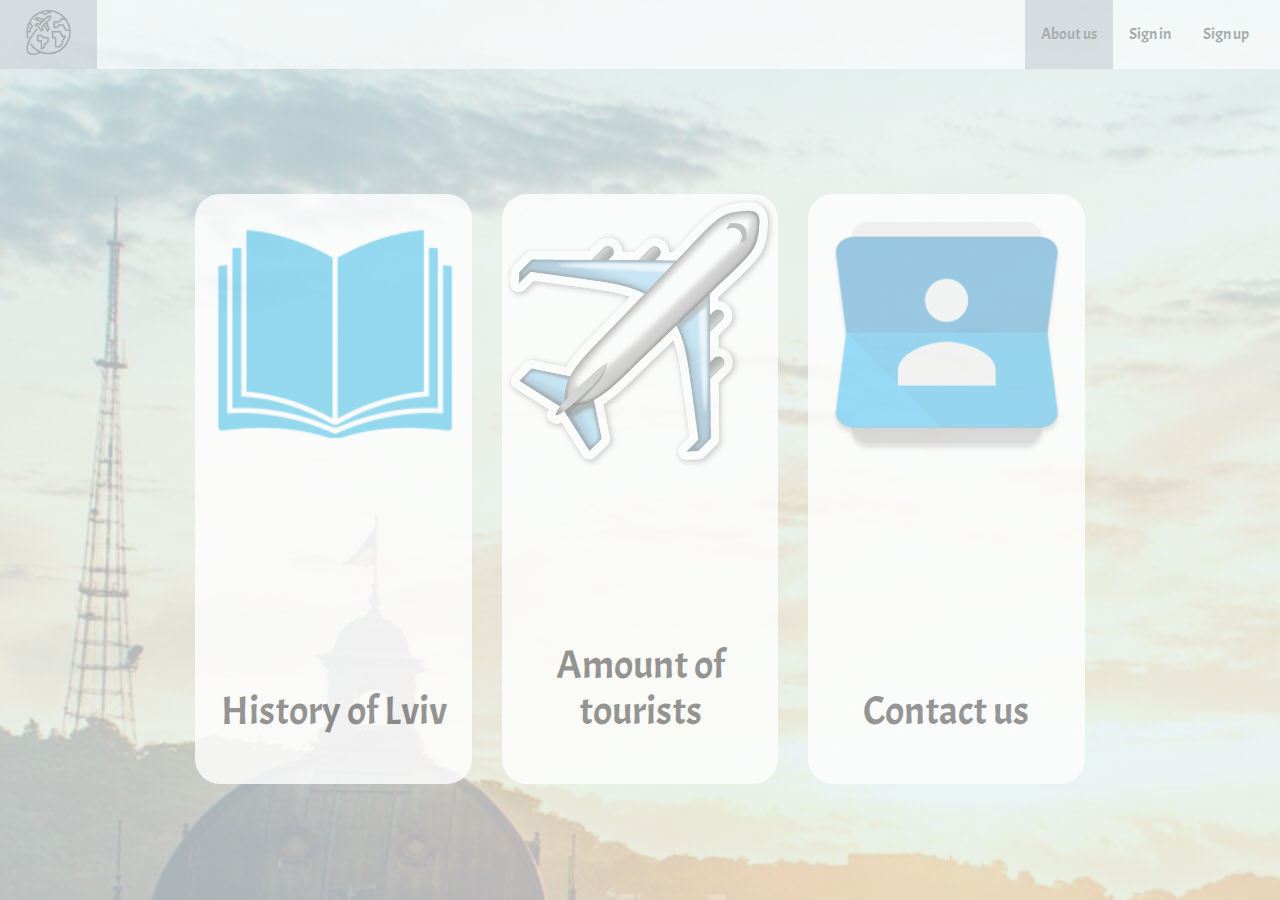
==== about.html @ 631021cb "Adpatived for phones main page" ====
<!DOCTYPE html>
<html lang="en">
<head>
    <meta charset="UTF-8">
    <meta name="viewport" content="width=device-width, initial-scale=1.0">
    <meta http-equiv="X-UA-Compatible" content="ie=edge">
    <title>Document</title>
    <link rel="stylesheet" href="https://fonts.googleapis.com/css?family=Roboto+Condensed:300i,400&display=swap" rel="stylesheet">
    <link href="https://fonts.googleapis.com/css?family=Acme|Molengo&display=swap" rel="stylesheet">
    <link rel="stylesheet" href="normalize.css">
    <link rel="stylesheet" href="css/normalize.css">
    <link rel="stylesheet" href="css/style.css">
</head>
<body class="about">


        <div class="color-overlay">

        <div class="color-overlay">
            <video class="video-container" playsinline autoplay muted loop poster="img/background.jpg">
                <source src="video/video.mp4" type="video/mp4">
        </div>

    <header class="header">
        <ul class="navbar">
            <li class="navbarLi"><a href="index.html">
                <img class="logo" src="img/around.png" alt="logo">
            </a></li>
            <div class="nav-cng">
                <li class="navbarLi"><a href="#" id="crt">About us</a></li>
                <li class="navbarLi"><a href="login.html">Sign in</a></li>
                <li class="navbarLi"><a href="registration.html">Sign up</a></li>
            </div>
        </ul>
    </header>

    <main class="main_section">
        <div class="history">
            <span class="inform">
                Lorem ipsum dolor sit amet consectetur, adipisicing elit. Enim sint culpa iste unde blanditiis. Dignissimos reiciendis, perspiciatis nulla sequi libero necessitatibus fuga nisi quo magnam, incidunt, minus a iure velit.
            </span>
           History of Lviv
        </div>
        <div class="tourists">
            <span class="inform">
                    Lorem ipsum dolor sit amet consectetur, adipisicing elit. Enim sint culpa iste unde blanditiis. Dignissimos reiciendis, perspiciatis nulla sequi libero necessitatibus fuga nisi quo magnam, incidunt, minus a iure velit.
            </span>
            Amount of tourists
        </div>
        <div class="contacts">
            <span class="inform">
                    Lorem ipsum dolor sit amet consectetur, adipisicing elit. Enim sint culpa iste unde blanditiis. Dignissimos reiciendis, perspiciatis nulla sequi libero necessitatibus fuga nisi quo magnam, incidunt, minus a iure velit.
            </span>
            Contact us
        </div>
    </main>
</body>
</html>
---- css/style.css ----
.index,
.about,
.rst {
  font-family: 'Acme', sans-serif;
  background-repeat: no-repeat;
  width: 100%;
  height: 100vh;
  overflow: hidden;
}
.rst {
  background-image: url(../img/rst-background.jpg);
  background-size: cover;
}
.choise {
  width: 100%;
  height: 100vh;
  display: flex;
  flex-direction: column;
  align-items: center;
  justify-content: center;
  line-height: 2;
  letter-spacing: 4px;
}
.textBudget {
  color: black;
  font-size: 50px;
}
.input_budget {
  border-radius: 8px;
  padding: 10px;
}
.textAct {
  color: black;
  font-size: 80px;
}
.icons {
  display: flex;
  flex-direction: row;
  justify-content: center;
}
.input {
  opacity: 0.6;
  font-size: 30px;
}
.btn {
  border-radius: 8px;
  padding: 10px;
}
.btn:hover {
  background-color: #9da6b5;
  cursor: pointer;
  opacity: 1;
}
img {
  height: 80px;
}
.images {
  height: 80px;
  background-color: white;
  opacity: 0.5;
  border: 4px solid black;
  border-radius: 50%;
  padding: 40px;
  margin: 40px;
}
.images:hover {
  background-color: #9da6b5;
  cursor: pointer;
  box-shadow: 5px 3px 4px 2px black;
}
.navbar {
  list-style-type: none;
  margin: 0;
  padding: 0;
  overflow: hidden;
  background-color: white;
  opacity: 0.6;
  z-index: 1;
}
.navbar .navbarLi {
  float: left;
}
.navbar ul {
  list-style-type: none;
  margin: 0;
  padding: 0;
  overflow: hidden;
  background-color: white;
  opacity: 0.6;
}
.navbarLi {
  float: left;
}
.navbarLi a {
  color: black;
  text-align: center;
  padding: 29px 16px;
  text-decoration: none;
}
.nav-cng {
  display: flex;
  justify-content: flex-end;
  text-align: center;
  align-items: center;
  padding-right: 15px;
  margin-top: 25px;
}
.navbarLi a:hover {
  background-color: #9da6b5;
  cursor: pointer;
}
.nav-cng .navbarLi a:hover {
  height: 100%;
  cursor: pointer;
  background-color: #9da6b5;
  z-index: 1;
}
.logo {
  width: 45px;
  height: 45px;
  margin: 10px;
}
.nav-cng {
  display: flex;
  justify-content: flex-end;
  text-align: center;
  align-items: center;
  padding-right: 15px;
  margin-top: 25px;
}
.navbarLi:hover {
  cursor: pointer;
  background-color: #9da6b5;
}
.rgt {
  position: relative;
  display: flex;
  flex-direction: column;
  align-items: flex-start;
  justify-content: flex-start;
  overflow: hidden;
}
.rgt-form {
  padding-left: 400px;
}
.rgt-form ::placeholder {
  color: black;
  opacity: 0.8;
}
.rgt .text {
  padding-left: 300px;
  font-size: 70px;
  font-family: 'Acme', sans-serif;
  color: black;
  margin-bottom: 10px;
}
.input-rgt {
  opacity: 0.8;
  font-size: 20px;
}
#crt {
  background-color: #9da6b5;
}
.input-rgt input {
  padding-left: 15px;
  margin-top: 10px;
  height: 30px;
  width: 400px;
  border-radius: 8px;
}
#btn {
  margin-left: 220px;
  border-radius: 12px;
  width: 200px;
  height: 30px;
}
#btn:hover {
  cursor: pointer;
  background-color: #9da6b5;
}
.video-container {
  position: absolute;
  top: 0;
  left: 0;
  right: 0;
}
.color-overlay {
  position: fixed;
  top: 0;
  left: 0;
  right: 0;
  background-color: lightblue;
  width: 100%;
  height: 100vh;
  opacity: 0.5;
}
.main_section {
  display: flex;
  justify-content: center;
  align-items: center;
  min-width: 80%;
  max-width: 80%;
  margin: 0 auto;
  height: 100%;
  margin-top: -30px;
}
.history,
.tourists,
.contacts {
  width: 27%;
  height: 60%;
  display: flex;
  flex-direction: column;
  align-items: center;
  justify-content: flex-end;
  text-align: center;
  padding-bottom: 50px;
  font-size: 40px;
  background-color: white;
  opacity: 0.8;
  background-size: contain;
  border-radius: 25px;
  margin: 15px;
  transition: 0;
  -moz-transition: all 1s ease-out;
  -o-transition: all 1s ease-out;
  -webkit-transition: all 1s ease-out;
}
.history {
  background-image: url(../img/history.png);
  background-repeat: no-repeat;
  overflow: hidden;
}
.tourists {
  background-image: url(../img/plane.png);
  background-repeat: no-repeat;
  overflow: hidden;
}
.contacts {
  background-image: url(../img/contacts.png);
  background-repeat: no-repeat;
  overflow: hidden;
}
.history:hover,
.tourists:hover,
.contacts:hover {
  transform: 0;
  -webkit-transform: scale(1.1);
  -moz-transform: scale(1.1);
  -o-transform: scale(1.1);
  height: 600px;
}
.inform {
  padding: 20px;
  font-size: 20px;
  visibility: hidden;
}
.history:hover .inform,
.tourists:hover .inform,
.contacts:hover .inform {
  visibility: visible;
}
.basket {
  font-size: 40px;
  display: flex;
  flex-direction: column;
  align-items: center;
  justify-content: center;
  margin-top: 30px;
  padding: 30px;
  border: 1px solid black;
  border-radius: 20px;
  opacity: 0.6;
  background-color: white;
  width: 50%;
  margin-left: 20%;
}
.user_choise {
  list-style-type: none;
  display: flex;
  flex-direction: column;
  padding: 0;
}
@media only screen and (max-width: 500px) {
  .navbar {
    display: block;
  }
  .nav-cng {
    display: none;
  }
}
@media only screen and (max-width: 740px) {
  .textAct {
    justify-content: center;
    text-align: center;
  }
  .textBudget {
    text-align: center;
  }
}
@media only screen and (max-width: 700px) {
  a.images {
    margin: 20px;
    padding: 35px;
  }
  .choice {
    line-height: 1.5;
  }
}
@media only screen and (max-width: 570px) {
  a.images {
    margin: 15px;
    padding: 15px;
  }
}
@media only screen and (max-width: 450px) {
  .bdg-ipt {
    text-align: center;
  }
  .icons {
    flex-direction: column;
  }
  .textAct {
    line-height: 1.2;
    font-size: 60px;
  }
  .index {
    overflow-y: scroll;
  }
  .textBudget {
    margin-bottom: 50px;
    line-height: 1.3;
    font-size: 40px;
    margin-top: 10px;
  }
  .input {
    font-size: 25px;
  }
  .input_budget {
    margin-bottom: 10px;
  }
}
@media only screen and (max-width: 850px) {
  .rgt .text {
    padding-left: 50px;
  }
  .rgt .rgt-form {
    padding-left: 50px;
  }
}
@media only screen and (max-width: 480px) {
  .input-rgt input {
    width: 300px;
  }
  #btn {
    width: 100px;
  }
}
@media only screen and (max-width: 400px) {
  .text {
    margin-top: 100px;
    font-size: 20px;
  }
  .input-rgt input {
    width: 220px;
    font-size: 18px;
    margin-bottom: 15px;
  }
  #btn {
    margin-left: 140px;
  }
  .textBudget {
    font-size: 35px;
  }
  .textAct {
    font-size: 30px;
  }
}
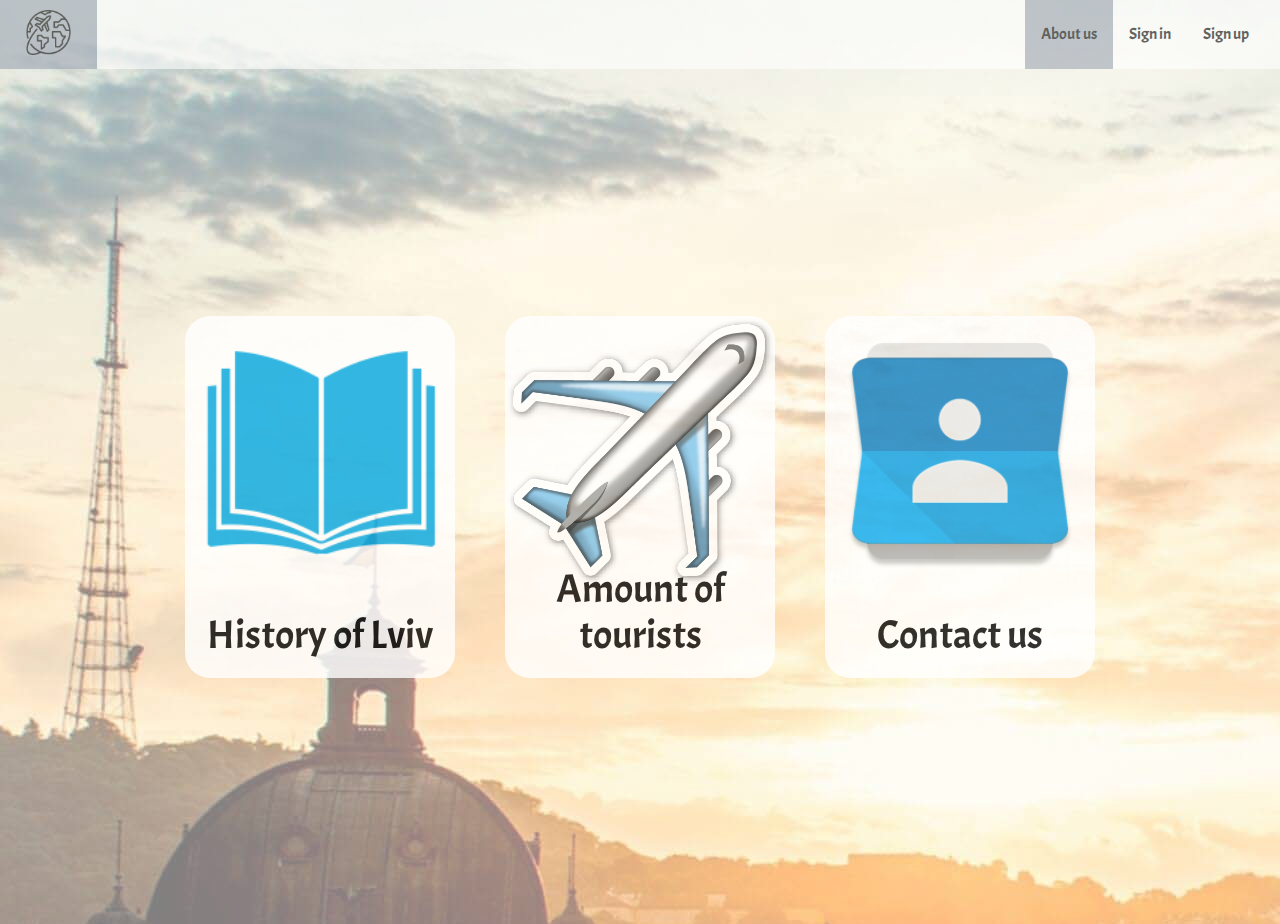
==== commit 7b6e8cb9: "Fixed issues" ====
--- a/about.html
+++ b/about.html
@@ -14,11 +14,12 @@
 <body class="about">
 
 
-        <div class="color-overlay">
+
 
         <div class="color-overlay">
             <video class="video-container" playsinline autoplay muted loop poster="img/background.jpg">
                 <source src="video/video.mp4" type="video/mp4">
+                <source src="video/video.webm" type="video/webm">
         </div>
 
     <header class="header">
@@ -39,19 +40,19 @@
             <span class="inform">
                 Lorem ipsum dolor sit amet consectetur, adipisicing elit. Enim sint culpa iste unde blanditiis. Dignissimos reiciendis, perspiciatis nulla sequi libero necessitatibus fuga nisi quo magnam, incidunt, minus a iure velit.
             </span>
-           History of Lviv
+           <span class="titleInform">History of Lviv</span>
         </div>
         <div class="tourists">
             <span class="inform">
                     Lorem ipsum dolor sit amet consectetur, adipisicing elit. Enim sint culpa iste unde blanditiis. Dignissimos reiciendis, perspiciatis nulla sequi libero necessitatibus fuga nisi quo magnam, incidunt, minus a iure velit.
             </span>
-            Amount of tourists
+            <span class="titleInform">Amount of tourists</span>
         </div>
         <div class="contacts">
             <span class="inform">
                     Lorem ipsum dolor sit amet consectetur, adipisicing elit. Enim sint culpa iste unde blanditiis. Dignissimos reiciendis, perspiciatis nulla sequi libero necessitatibus fuga nisi quo magnam, incidunt, minus a iure velit.
             </span>
-            Contact us
+            <span class="titleInform">Contact us</span>
         </div>
     </main>
 </body>
--- a/css/style.css
+++ b/css/style.css
@@ -1,25 +1,31 @@
 .index,
 .about,
-.rst {
+.rst,
+.mainContent {
   font-family: 'Acme', sans-serif;
   background-repeat: no-repeat;
   width: 100%;
   height: 100vh;
   overflow: hidden;
 }
+.mainContent {
+  background-color: #f3f3f3;
+  background-size: cover;
+  background-attachment: fixed;
+}
 .rst {
   background-image: url(../img/rst-background.jpg);
   background-size: cover;
 }
-.choise {
+.choice {
   width: 100%;
-  height: 100vh;
   display: flex;
   flex-direction: column;
   align-items: center;
   justify-content: center;
   line-height: 2;
   letter-spacing: 4px;
+  margin-top: 100px;
 }
 .textBudget {
   color: black;
@@ -42,17 +48,24 @@
   opacity: 0.6;
   font-size: 30px;
 }
-.btn {
+.btn,
+.filter-button {
   border-radius: 8px;
   padding: 10px;
 }
-.btn:hover {
+.btn:hover,
+.filter-button:hover {
   background-color: #9da6b5;
   cursor: pointer;
   opacity: 1;
 }
-img {
-  height: 80px;
+.filter-button {
+  margin: 0 auto;
+  width: 150px;
+  padding: 8px;
+  text-align: center;
+  opacity: 0.7;
+  background-color: #d8d8da;
 }
 .images {
   height: 80px;
@@ -63,6 +76,9 @@
   padding: 40px;
   margin: 40px;
 }
+.images img {
+  height: 80px;
+}
 .images:hover {
   background-color: #9da6b5;
   cursor: pointer;
@@ -147,7 +163,7 @@
   color: black;
   opacity: 0.8;
 }
-.rgt .text {
+.rgt .createText {
   padding-left: 300px;
   font-size: 70px;
   font-family: 'Acme', sans-serif;
@@ -198,29 +214,27 @@
   display: flex;
   justify-content: center;
   align-items: center;
-  min-width: 80%;
-  max-width: 80%;
   margin: 0 auto;
-  height: 100%;
-  margin-top: -30px;
+  height: 95%;
+  width: 75%;
 }
 .history,
 .tourists,
 .contacts {
-  width: 27%;
-  height: 60%;
+  width: 20%;
+  height: 55%;
   display: flex;
   flex-direction: column;
   align-items: center;
   justify-content: flex-end;
   text-align: center;
-  padding-bottom: 50px;
+  padding-bottom: 20px;
   font-size: 40px;
   background-color: white;
   opacity: 0.8;
   background-size: contain;
   border-radius: 25px;
-  margin: 15px;
+  margin: 25px;
   transition: 0;
   -moz-transition: all 1s ease-out;
   -o-transition: all 1s ease-out;
@@ -248,12 +262,12 @@
   -webkit-transform: scale(1.1);
   -moz-transform: scale(1.1);
   -o-transform: scale(1.1);
-  height: 600px;
+  height: 550px;
 }
 .inform {
-  padding: 20px;
+  padding: 5px;
   font-size: 20px;
-  visibility: hidden;
+  visibility: collapse;
 }
 .history:hover .inform,
 .tourists:hover .inform,
@@ -275,18 +289,114 @@
   width: 50%;
   margin-left: 20%;
 }
-.user_choise {
+.user_choice {
   list-style-type: none;
   display: flex;
   flex-direction: column;
   padding: 0;
 }
-@media only screen and (max-width: 500px) {
+@media screen and (max-width: 1650px) {
+  .history,
+  .tourists,
+  .contacts {
+    width: 30%;
+    height: 47%;
+    padding-left: 10px;
+    padding-right: 10px;
+  }
+  .inform {
+    padding: 5px;
+  }
+}
+@media screen and (max-width: 1300px) {
+  .history,
+  .tourists,
+  .contacts {
+    height: 40%;
+  }
+}
+@media screen and (max-width: 1000px) {
+  .main_section {
+    flex-direction: column;
+  }
+  .history,
+  .tourists,
+  .contacts {
+    width: 20%;
+    flex-direction: row;
+    height: 15%;
+    padding: 30px;
+    padding-left: 170px;
+    background-size: 150px 150px;
+    background-position: left;
+    font-size: 25px;
+  }
+  .history:hover,
+  .tourists:hover,
+  .contacts:hover {
+    height: 20%;
+    width: 80%;
+    margin: 80px;
+    background-size: 90px 90px;
+    background-position: top left;
+    font-size: 30px;
+    padding-top: 40px;
+    padding-left: 20px;
+    padding-right: 10px;
+  }
+  .history:hover {
+    margin-top: 80px;
+    margin-bottom: 30px;
+  }
+  .contacts:hover {
+    margin-top: 30px;
+    margin-bottom: 80px;
+  }
+  .tourists:hover {
+    margin-top: 30px;
+    margin-bottom: 30px;
+  }
+  .inform {
+    height: 150px;
+    padding: 30px;
+    overflow: scroll;
+    overflow-x: hidden;
+  }
+}
+@media screen and (max-width: 500px) {
   .navbar {
     display: block;
   }
   .nav-cng {
     display: none;
+  }
+  .history,
+  .tourists,
+  .contacts {
+    width: 10%;
+    font-size: 20px;
+    background-size: 100px 100px;
+    height: 10%;
+    margin: 5px;
+  }
+  .history:hover,
+  .tourists:hover,
+  .contacts:hover {
+    padding-left: 5px;
+    padding-right: 0;
+    width: 90%;
+    height: 40%;
+    background-size: 0;
+  }
+  .history:hover .titleInform,
+  .tourists:hover .titleInform,
+  .contacts:hover .titleInform {
+    display: none;
+  }
+  .inform {
+    margin-top: 50px;
+    margin-bottom: 50px;
+    font-size: 15px;
   }
 }
 @media only screen and (max-width: 740px) {
@@ -302,9 +412,6 @@
   a.images {
     margin: 20px;
     padding: 35px;
-  }
-  .choice {
-    line-height: 1.5;
   }
 }
 @media only screen and (max-width: 570px) {
@@ -341,7 +448,7 @@
   }
 }
 @media only screen and (max-width: 850px) {
-  .rgt .text {
+  .rgt .createText {
     padding-left: 50px;
   }
   .rgt .rgt-form {
@@ -356,8 +463,8 @@
     width: 100px;
   }
 }
-@media only screen and (max-width: 400px) {
-  .text {
+@media screen and (max-width: 400px) {
+  .rgt .createText {
     margin-top: 100px;
     font-size: 20px;
   }
@@ -370,9 +477,270 @@
     margin-left: 140px;
   }
   .textBudget {
-    font-size: 35px;
+    font-size: 30px;
   }
   .textAct {
     font-size: 30px;
   }
-}
+  .choice {
+    margin-top: 40px;
+  }
+  .input_budget {
+    padding: 4px;
+    width: 220px;
+  }
+}
+main {
+  display: flex;
+  justify-content: center;
+}
+footer {
+  background-color: black;
+  color: white;
+  padding: 30px;
+  text-align: center;
+}
+.img-hotel {
+  width: 100%;
+}
+.wave-block {
+  display: flex;
+  justify-content: space-between;
+  margin: 10px;
+}
+.preferences {
+  display: flex;
+  align-self: flex-start;
+  margin-right: 10px;
+  box-shadow: 10px 10px 7px -8px #8f8f8f;
+  border-radius: 15px;
+  background-color: white;
+}
+.hotel-container {
+  display: flex;
+  flex-direction: column;
+  box-shadow: 10px 10px 7px -8px #8f8f8f;
+  border-radius: 12px;
+  background-color: white;
+  padding: 10px;
+}
+.hotel-container:nth-child(2) {
+  margin-bottom: 20px;
+  margin-top: 20px;
+}
+.rating {
+  align-self: flex-end;
+  font-size: 1.2em;
+}
+.hotel {
+  display: flex;
+}
+fieldset {
+  border: 0 none;
+}
+form {
+  display: flex;
+  flex-direction: column;
+  justify-content: space-between;
+  width: 100%;
+}
+.check-item {
+  display: flex;
+  justify-content: space-between;
+  margin: 10px;
+  user-select: none;
+}
+fieldset {
+  display: block;
+}
+.choose-pref {
+  margin: 0 auto 10px auto;
+  font-size: 1.2rem;
+  text-align: center;
+}
+.form-container {
+  padding: 20px;
+  display: flex;
+  flex-direction: column;
+}
+.filter-button:active {
+  outline: none !important;
+  border-top-width: 2px;
+  border-right-width: 2px;
+  border-bottom-width: 1px;
+}
+.filter-button:hover {
+  box-shadow: inset 0 0 100px 100px rgba(255, 255, 255, 0.1);
+}
+.filter-button:focus {
+  outline: none;
+}
+.form-preferences {
+  display: flex;
+  width: 100%;
+}
+label,
+[type="checkbox"] {
+  cursor: pointer;
+}
+.rating-star {
+  display: none;
+}
+.rating-star:checked + i {
+  color: yellow;
+}
+.rating-star:checked + i {
+  color: yellow;
+}
+i.fa-star:hover {
+  color: yellow;
+}
+.fa-wifi,
+.fa-map-marker {
+  color: #2929f8;
+}
+.fa-check-circle {
+  color: #28a745;
+}
+.nav-container {
+  display: none;
+}
+.container-img {
+  align-self: center;
+  width: 95%;
+  height: 100%;
+}
+.additional-information {
+  opacity: 0;
+  margin: 0;
+  color: white;
+  display: flex;
+  justify-content: center;
+  align-items: center;
+}
+.additional-information p {
+  padding: 30px;
+  line-height: 1.3em;
+  text-align: center;
+}
+.container-img {
+  background-size: 100% 100%;
+  background-repeat: no-repeat;
+  background-position: center;
+  height: 250px;
+}
+.container-img-hotels {
+  background-image: url(../img/double2-slide.jpg);
+}
+.container-img-restaurants {
+  background-image: url(../img/rest1.jpg);
+}
+.container-img:hover > .additional-information {
+  opacity: 1;
+  transition: opacity 0.5s linear;
+  height: 100%;
+  background-color: black;
+  opacity: 0.7;
+}
+.container-img-rest-one {
+  background-image: url(../img/cinema.jpg);
+}
+.container-img-rest-two {
+  background-image: url(../img/LvivOperaTheater-2b.jpg);
+}
+.container-img-rest-three {
+  background-image: url(../img/stadion.jpg);
+}
+.description {
+  display: flex;
+  flex-direction: column;
+  padding-left: 15px;
+  width: 100%;
+}
+.name-hotel {
+  align-self: center;
+}
+.servises {
+  display: flex;
+  justify-content: space-between;
+  padding: 5px;
+}
+@media screen and (max-width: 783px) {
+  .hotel {
+    display: flex;
+    flex-direction: column;
+  }
+  .container-img {
+    margin: 0 auto;
+    width: 100%;
+  }
+  .img-hotel {
+    width: 100%;
+    height: auto;
+  }
+  .rating {
+    margin-bottom: 10px;
+  }
+  .description {
+    padding: 0;
+  }
+}
+@media screen and (max-width: 600px) {
+  .nav-container {
+    display: block;
+    padding-bottom: 20px;
+  }
+  .preferences {
+    display: none;
+  }
+  .hamburger {
+    display: none;
+    z-index: 2;
+  }
+  .nav-icon {
+    margin: 1em;
+    width: 35px;
+  }
+  .nav-icon:after,
+  .nav-icon:before,
+  .nav-icon div {
+    background-color: #fff;
+    border-radius: 3px;
+    content: '';
+    display: block;
+    height: 3px;
+    margin: 4px 0;
+    transition: all 0.2s ease-in-out;
+  }
+  .hamburger:checked + .nav-icon:before {
+    transform: translateY(7px) rotate(135deg);
+  }
+  .hamburger:checked + .nav-icon::after {
+    transform: translateY(-7px) rotate(-135deg);
+  }
+  .hamburger:checked + .nav-icon div {
+    transform: scale(0);
+  }
+  .nav-container {
+    position: fixed;
+    width: 100%;
+    top: 0;
+    background-color: black;
+  }
+  .small-screen {
+    display: block;
+    width: 80%;
+    margin: 0 auto;
+  }
+  .preferences.small-screen {
+    min-width: auto;
+  }
+  .main-container {
+    margin-top: 420px;
+  }
+}
+@media screen and (max-width: 977px) {
+  .preferences {
+    min-width: 230px;
+  }
+}
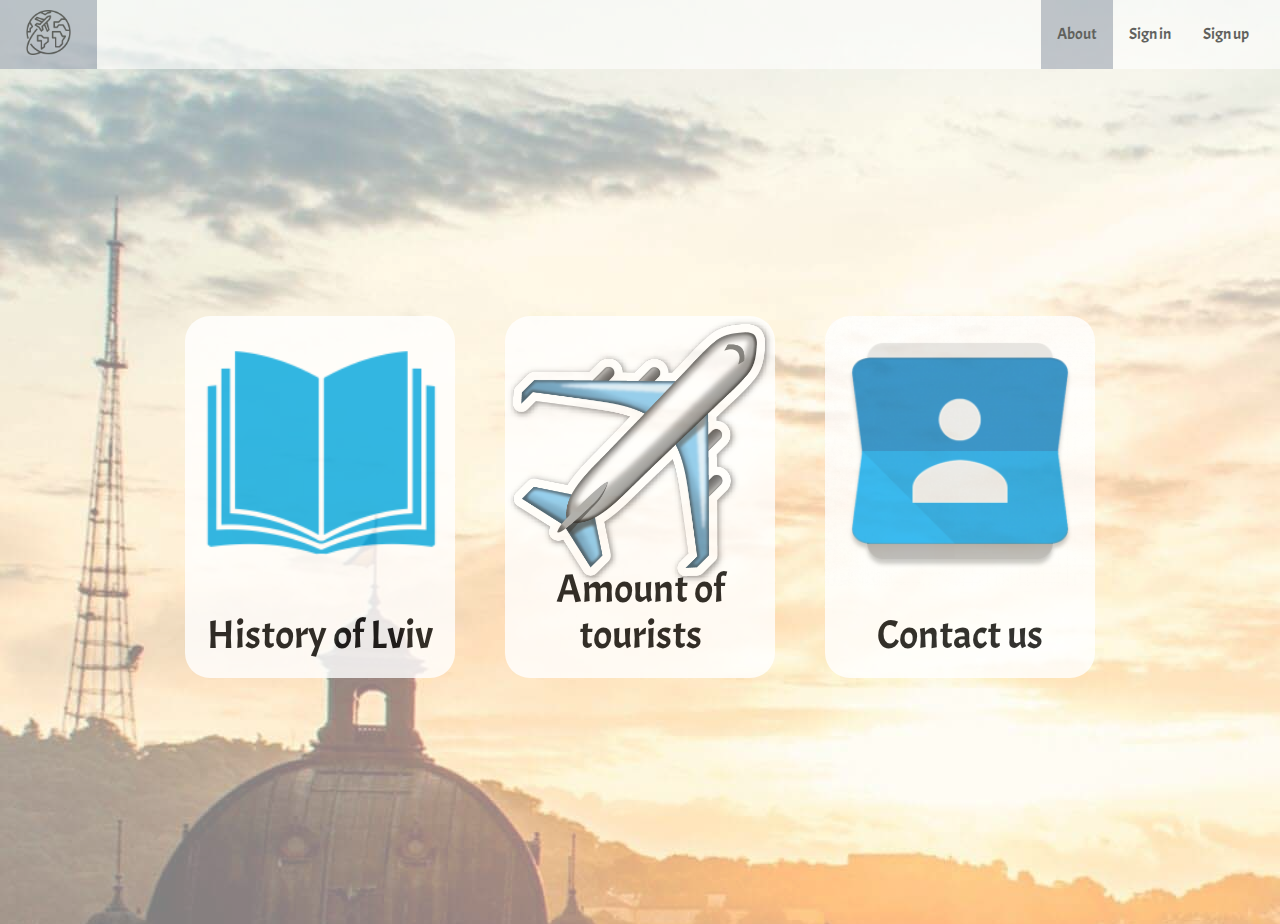
==== commit 16d01cb0: "added titles" ====
--- a/about.html
+++ b/about.html
@@ -4,7 +4,7 @@
     <meta charset="UTF-8">
     <meta name="viewport" content="width=device-width, initial-scale=1.0">
     <meta http-equiv="X-UA-Compatible" content="ie=edge">
-    <title>Document</title>
+    <title>About</title>
     <link rel="stylesheet" href="https://fonts.googleapis.com/css?family=Roboto+Condensed:300i,400&display=swap" rel="stylesheet">
     <link href="https://fonts.googleapis.com/css?family=Acme|Molengo&display=swap" rel="stylesheet">
     <link rel="stylesheet" href="normalize.css">
@@ -12,8 +12,6 @@
     <link rel="stylesheet" href="css/style.css">
 </head>
 <body class="about">
-
-
 
 
         <div class="color-overlay">
@@ -28,7 +26,7 @@
                 <img class="logo" src="img/around.png" alt="logo">
             </a></li>
             <div class="nav-cng">
-                <li class="navbarLi"><a href="#" id="crt">About us</a></li>
+                <li class="navbarLi"><a href="#" id="crt">About</a></li>
                 <li class="navbarLi"><a href="login.html">Sign in</a></li>
                 <li class="navbarLi"><a href="registration.html">Sign up</a></li>
             </div>
--- a/css/style.css
+++ b/css/style.css
@@ -12,12 +12,13 @@
   background-color: #f3f3f3;
   background-size: cover;
   background-attachment: fixed;
+  overflow: scroll;
 }
 .rst {
   background-image: url(../img/rst-background.jpg);
   background-size: cover;
 }
-.choice {
+.choise {
   width: 100%;
   display: flex;
   flex-direction: column;
@@ -289,7 +290,7 @@
   width: 50%;
   margin-left: 20%;
 }
-.user_choice {
+.user_choise {
   list-style-type: none;
   display: flex;
   flex-direction: column;
@@ -413,6 +414,9 @@
     margin: 20px;
     padding: 35px;
   }
+  .choice {
+    line-height: 1.5;
+  }
 }
 @media only screen and (max-width: 570px) {
   a.images {
@@ -466,7 +470,7 @@
 @media screen and (max-width: 400px) {
   .rgt .createText {
     margin-top: 100px;
-    font-size: 20px;
+    font-size: 50px;
   }
   .input-rgt input {
     width: 220px;
@@ -475,19 +479,6 @@
   }
   #btn {
     margin-left: 140px;
-  }
-  .textBudget {
-    font-size: 30px;
-  }
-  .textAct {
-    font-size: 30px;
-  }
-  .choice {
-    margin-top: 40px;
-  }
-  .input_budget {
-    padding: 4px;
-    width: 220px;
   }
 }
 main {
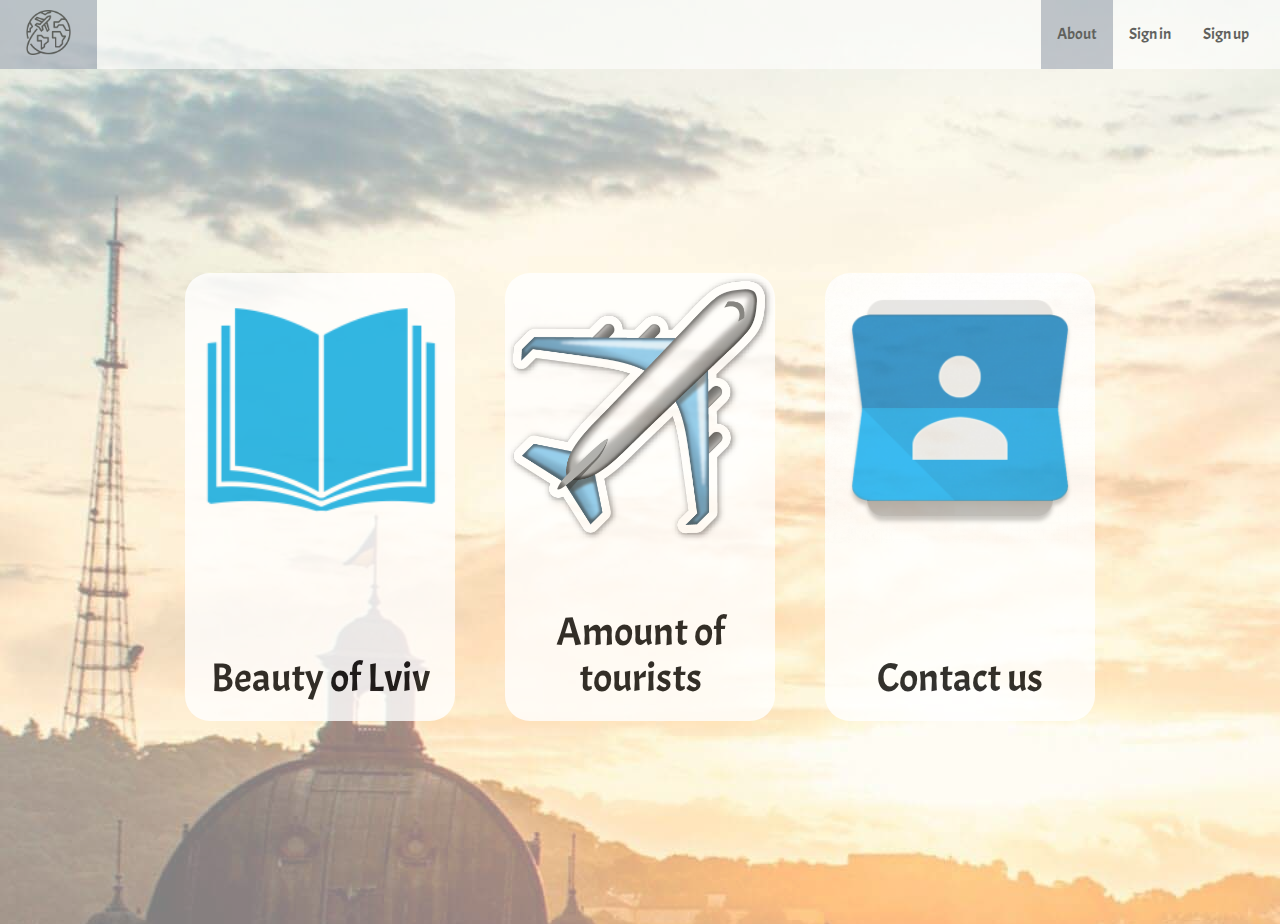
==== commit f9cdc793: "adapt on height" ====
--- a/about.html
+++ b/about.html
@@ -12,8 +12,6 @@
     <link rel="stylesheet" href="css/style.css">
 </head>
 <body class="about">
-
-
         <div class="color-overlay">
             <video class="video-container" playsinline autoplay muted loop poster="img/background.jpg">
                 <source src="video/video.mp4" type="video/mp4">
@@ -36,19 +34,24 @@
     <main class="main_section">
         <div class="history">
             <span class="inform">
-                Lorem ipsum dolor sit amet consectetur, adipisicing elit. Enim sint culpa iste unde blanditiis. Dignissimos reiciendis, perspiciatis nulla sequi libero necessitatibus fuga nisi quo magnam, incidunt, minus a iure velit.
+                Lviv is a city with a special atmosphere, which more than half a century was ruled by the kings.
+               <br><br>
+               This is city of coffee, a city of lions, a city of jazz, rain, chocolate, terraces and passionate tango.
             </span>
-           <span class="titleInform">History of Lviv</span>
+           <span class="titleInform">Beauty of Lviv</span>
         </div>
         <div class="tourists">
             <span class="inform">
-                    Lorem ipsum dolor sit amet consectetur, adipisicing elit. Enim sint culpa iste unde blanditiis. Dignissimos reiciendis, perspiciatis nulla sequi libero necessitatibus fuga nisi quo magnam, incidunt, minus a iure velit.
+                Millions of tourists come to visit Ukraine in search of rich history.
+               <br><br>The high mark of counted visitors to Ukraine came in 2013, when 24.7 million people visited the country.
             </span>
             <span class="titleInform">Amount of tourists</span>
         </div>
         <div class="contacts">
             <span class="inform">
-                    Lorem ipsum dolor sit amet consectetur, adipisicing elit. Enim sint culpa iste unde blanditiis. Dignissimos reiciendis, perspiciatis nulla sequi libero necessitatibus fuga nisi quo magnam, incidunt, minus a iure velit.
+                Write us:
+               <br> yuliana.sen@gmail.com, bnmstdkpi@gmail.com, oleksii@gmail.com
+               <br><br> Phone us: 380978765432
             </span>
             <span class="titleInform">Contact us</span>
         </div>
--- a/css/style.css
+++ b/css/style.css
@@ -18,7 +18,7 @@
   background-image: url(../img/rst-background.jpg);
   background-size: cover;
 }
-.choise {
+.choice {
   width: 100%;
   display: flex;
   flex-direction: column;
@@ -167,8 +167,6 @@
 .rgt .createText {
   padding-left: 300px;
   font-size: 70px;
-  font-family: 'Acme', sans-serif;
-  color: black;
   margin-bottom: 10px;
 }
 .input-rgt {
@@ -192,6 +190,28 @@
   height: 30px;
 }
 #btn:hover {
+  cursor: pointer;
+  background-color: #9da6b5;
+}
+.changeLink {
+  color: black;
+  font-size: 25px;
+  margin-left: 490px;
+  margin-bottom: 10px;
+  background-color: white;
+  opacity: 0.7;
+  padding: 5px;
+  border-radius: 10px;
+}
+p.changeLink {
+  margin-top: 40px;
+  text-decoration: none;
+}
+a.changeLink {
+  margin-left: 520px;
+  font-size: 30px;
+}
+a.changeLink:hover {
   cursor: pointer;
   background-color: #9da6b5;
 }
@@ -223,7 +243,7 @@
 .tourists,
 .contacts {
   width: 20%;
-  height: 55%;
+  height: 50%;
   display: flex;
   flex-direction: column;
   align-items: center;
@@ -263,7 +283,7 @@
   -webkit-transform: scale(1.1);
   -moz-transform: scale(1.1);
   -o-transform: scale(1.1);
-  height: 550px;
+  height: 64%;
 }
 .inform {
   padding: 5px;
@@ -290,20 +310,27 @@
   width: 50%;
   margin-left: 20%;
 }
-.user_choise {
+.user_choice {
   list-style-type: none;
   display: flex;
   flex-direction: column;
   padding: 0;
 }
-@media screen and (max-width: 1650px) {
+@media screen and (max-width: 1650px), screen and (max-height: 800px) {
   .history,
   .tourists,
   .contacts {
     width: 30%;
-    height: 47%;
+    height: 55%;
     padding-left: 10px;
     padding-right: 10px;
+  }
+  .history:hover,
+  .contacts:hover {
+    height: 65%;
+  }
+  .tourists:hover {
+    height: 70%;
   }
   .inform {
     padding: 5px;
@@ -313,32 +340,41 @@
   .history,
   .tourists,
   .contacts {
-    height: 40%;
-  }
-}
-@media screen and (max-width: 1000px) {
+    height: 50%;
+  }
+  .history:hover,
+  .contacts:hover {
+    height: 60%;
+    width: 40%;
+  }
+  .tourists:hover {
+    height: 70%;
+  }
+}
+@media screen and (max-width: 1000px), screen and (max-height: 700px) {
   .main_section {
     flex-direction: column;
   }
   .history,
   .tourists,
   .contacts {
-    width: 20%;
+    width: 15%;
     flex-direction: row;
-    height: 15%;
+    height: 10%;
     padding: 30px;
     padding-left: 170px;
-    background-size: 150px 150px;
+    background-size: 120px 120px;
     background-position: left;
     font-size: 25px;
+    margin: 10px;
   }
   .history:hover,
   .tourists:hover,
   .contacts:hover {
     height: 20%;
-    width: 80%;
+    width: 75%;
     margin: 80px;
-    background-size: 90px 90px;
+    background-size: 80px 80px;
     background-position: top left;
     font-size: 30px;
     padding-top: 40px;
@@ -360,8 +396,17 @@
   .inform {
     height: 150px;
     padding: 30px;
-    overflow: scroll;
-    overflow-x: hidden;
+    margin-top: 20px;
+    margin-left: 40px;
+    align-items: center;
+    overflow: hidden;
+  }
+}
+@media screen and (max-width: 770px) {
+  .inform {
+    font-size: 18px;
+    margin-top: 0;
+    margin-left: 0;
   }
 }
 @media screen and (max-width: 500px) {
@@ -385,8 +430,8 @@
   .contacts:hover {
     padding-left: 5px;
     padding-right: 0;
-    width: 90%;
-    height: 40%;
+    width: 80%;
+    height: 30%;
     background-size: 0;
   }
   .history:hover .titleInform,
@@ -395,9 +440,35 @@
     display: none;
   }
   .inform {
-    margin-top: 50px;
+    padding: 20px;
+    font-size: 15px;
+    overflow: hidden;
+  }
+}
+@media screen and (max-width: 700px), screen and (max-height: 500px) {
+  .index,
+  .about,
+  .rst {
+    overflow: scroll;
+    overflow-x: hidden;
+  }
+  .history,
+  .tourists,
+  .contacts {
+    background-size: 90px 90px;
+  }
+  .inform {
+    margin-top: 100px;
     margin-bottom: 50px;
     font-size: 15px;
+    overflow: scroll;
+    overflow-x: hidden;
+  }
+  .history:hover,
+  .tourists:hover,
+  .contacts:hover {
+    font-size: 20px;
+    height: 60%;
   }
 }
 @media only screen and (max-width: 740px) {
@@ -413,9 +484,6 @@
   a.images {
     margin: 20px;
     padding: 35px;
-  }
-  .choice {
-    line-height: 1.5;
   }
 }
 @media only screen and (max-width: 570px) {
@@ -470,7 +538,7 @@
 @media screen and (max-width: 400px) {
   .rgt .createText {
     margin-top: 100px;
-    font-size: 50px;
+    font-size: 20px;
   }
   .input-rgt input {
     width: 220px;
@@ -479,6 +547,19 @@
   }
   #btn {
     margin-left: 140px;
+  }
+  .textBudget {
+    font-size: 30px;
+  }
+  .textAct {
+    font-size: 30px;
+  }
+  .choice {
+    margin-top: 40px;
+  }
+  .input_budget {
+    padding: 4px;
+    width: 220px;
   }
 }
 main {
